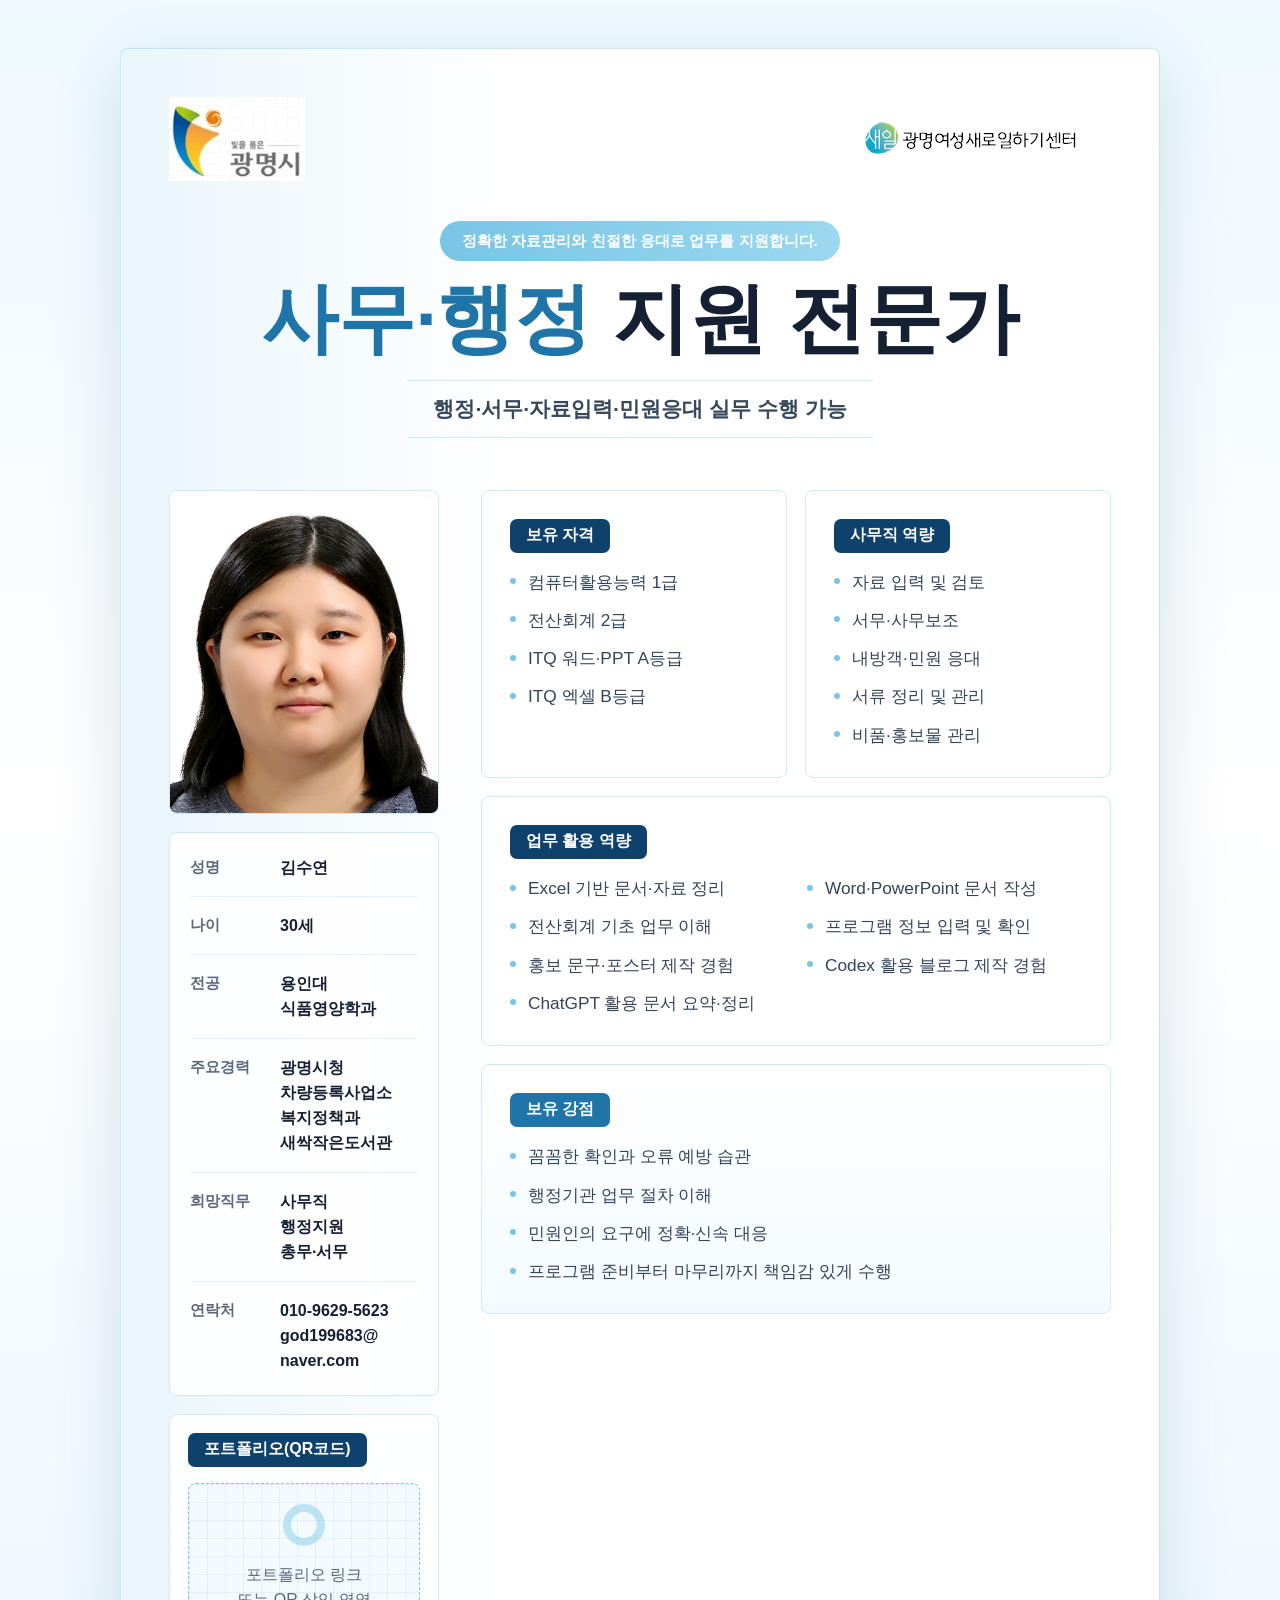
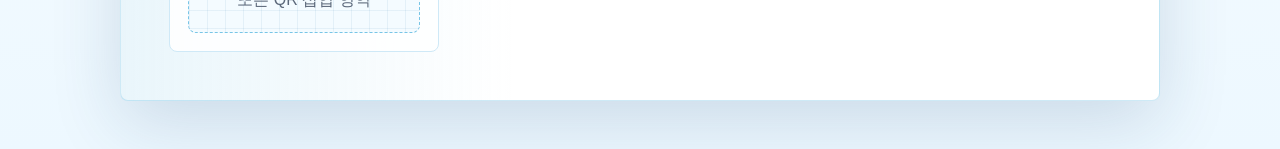
==== index.html @ 78bb9de7 "Add office one-page portfolio site" ====
<!doctype html>
<html lang="ko">
  <head>
    <meta charset="utf-8" />
    <meta name="viewport" content="width=device-width, initial-scale=1" />
    <title>김수연 | 사무·행정 지원 전문가</title>
    <link rel="stylesheet" href="styles.css" />
  </head>
  <body class="office-page">
    <main class="page-wrap" aria-label="김수연 사무직 원페이지 포트폴리오">
      <article class="portfolio-sheet">
        <header class="brand-row">
          <img class="city-logo" src="assets/gwangmyeong-city.jpg" alt="광명시" />
          <img class="center-logo" src="assets/saeil-center.png" alt="광명여성새로일하기센터" />
        </header>

        <section class="hero">
          <p class="hero-note">정확한 자료관리와 친절한 응대로 업무를 지원합니다.</p>
          <h1><span>사무·행정</span> 지원 전문가</h1>
          <p class="hero-subtitle">행정·서무·자료입력·민원응대 실무 수행 가능</p>
        </section>

        <section class="portfolio-grid" aria-label="포트폴리오 상세">
          <aside class="profile-column">
            <figure class="photo-card">
              <img src="assets/profile.jpg" alt="김수연 증명사진" />
            </figure>

            <section class="profile-card" aria-label="기본 정보">
              <dl class="profile-list">
                <div>
                  <dt>성명</dt>
                  <dd>김수연</dd>
                </div>
                <div>
                  <dt>나이</dt>
                  <dd>30세</dd>
                </div>
                <div>
                  <dt>전공</dt>
                  <dd>용인대<br />식품영양학과</dd>
                </div>
                <div>
                  <dt>주요경력</dt>
                  <dd>광명시청<br />차량등록사업소<br />복지정책과<br />새싹작은도서관</dd>
                </div>
                <div>
                  <dt>희망직무</dt>
                  <dd>사무직<br />행정지원<br />총무·서무</dd>
                </div>
                <div>
                  <dt>연락처</dt>
                  <dd>010-9629-5623<br />god199683@<br />naver.com</dd>
                </div>
              </dl>
            </section>

            <section class="qr-card" aria-label="포트폴리오 링크 영역">
              <h2>포트폴리오(QR코드)</h2>
              <div class="qr-placeholder">
                <span></span>
                <p>포트폴리오 링크<br />또는 QR 삽입 영역</p>
              </div>
            </section>
          </aside>

          <div class="content-column">
            <section class="top-cards">
              <article class="info-card">
                <h2>보유 자격</h2>
                <ul>
                  <li>컴퓨터활용능력 1급</li>
                  <li>전산회계 2급</li>
                  <li>ITQ 워드·PPT A등급</li>
                  <li>ITQ 엑셀 B등급</li>
                </ul>
              </article>

              <article class="info-card">
                <h2>사무직 역량</h2>
                <ul>
                  <li>자료 입력 및 검토</li>
                  <li>서무·사무보조</li>
                  <li>내방객·민원 응대</li>
                  <li>서류 정리 및 관리</li>
                  <li>비품·홍보물 관리</li>
                </ul>
              </article>
            </section>

            <section class="wide-card">
              <h2>업무 활용 역량</h2>
              <ul class="two-column-list">
                <li>Excel 기반 문서·자료 정리</li>
                <li>Word·PowerPoint 문서 작성</li>
                <li>전산회계 기초 업무 이해</li>
                <li>프로그램 정보 입력 및 확인</li>
                <li>홍보 문구·포스터 제작 경험</li>
                <li>Codex 활용 블로그 제작 경험</li>
                <li>ChatGPT 활용 문서 요약·정리</li>
              </ul>
            </section>

            <section class="wide-card strength-card">
              <h2>보유 강점</h2>
              <ul>
                <li>꼼꼼한 확인과 오류 예방 습관</li>
                <li>행정기관 업무 절차 이해</li>
                <li>민원인의 요구에 정확·신속 대응</li>
                <li>프로그램 준비부터 마무리까지 책임감 있게 수행</li>
              </ul>
            </section>
          </div>
        </section>
      </article>
    </main>
  </body>
</html>
---- styles.css ----
:root {
  color-scheme: light;
  --ink: #162033;
  --muted: #5c687a;
  --line: #cfe9f7;
  --sky-50: #f4fbff;
  --sky-100: #e8f7ff;
  --sky-200: #c8eaf8;
  --sky-400: #78c5e6;
  --sky-700: #1f75a8;
  --navy: #0e416c;
  --white: #ffffff;
  --shadow: 0 22px 70px rgba(23, 71, 111, 0.16);
}

* {
  box-sizing: border-box;
}

html {
  background: linear-gradient(180deg, #eef9ff 0%, #ffffff 46%, #edf8ff 100%);
}

body {
  min-width: 320px;
  margin: 0;
  color: var(--ink);
  font-family:
    "Noto Sans KR",
    "Apple SD Gothic Neo",
    "Malgun Gothic",
    "Segoe UI",
    sans-serif;
  line-height: 1.58;
}

img {
  display: block;
  max-width: 100%;
}

.page-wrap {
  width: 100%;
  min-height: 100vh;
  padding: clamp(18px, 4vw, 48px);
}

.portfolio-sheet {
  width: min(100%, 1040px);
  margin: 0 auto;
  padding: clamp(22px, 4vw, 48px);
  background:
    linear-gradient(90deg, rgba(120, 197, 230, 0.16), transparent 38%),
    var(--white);
  border: 1px solid rgba(120, 197, 230, 0.36);
  border-radius: 8px;
  box-shadow: var(--shadow);
}

.brand-row {
  display: flex;
  align-items: center;
  justify-content: space-between;
  gap: 20px;
  min-height: 44px;
}

.city-logo {
  width: 136px;
  height: auto;
}

.center-logo {
  width: 248px;
  height: auto;
}

.hero {
  padding: clamp(22px, 4vw, 40px) 0 clamp(26px, 5vw, 52px);
  text-align: center;
}

.hero-note {
  display: inline-flex;
  align-items: center;
  min-height: 36px;
  margin: 0 0 16px;
  padding: 8px 22px;
  color: var(--white);
  font-size: clamp(0.84rem, 1.5vw, 0.96rem);
  font-weight: 700;
  background: linear-gradient(90deg, var(--sky-400), #9cd8ef);
  border-radius: 999px;
}

h1,
h2,
p,
dl,
dd,
ul,
figure {
  margin: 0;
}

h1 {
  color: var(--ink);
  font-size: clamp(2.2rem, 6.4vw, 4.8rem);
  font-weight: 800;
  line-height: 1.08;
}

h1 span {
  color: var(--sky-700);
}

.hero-subtitle {
  display: inline-block;
  margin-top: 20px;
  padding: 11px 26px;
  color: #39485b;
  font-size: clamp(1rem, 2.2vw, 1.32rem);
  font-weight: 700;
  border-top: 1px solid var(--line);
  border-bottom: 1px solid var(--line);
}

.portfolio-grid {
  display: grid;
  grid-template-columns: minmax(250px, 0.9fr) minmax(0, 2.1fr);
  gap: clamp(24px, 4vw, 42px);
  align-items: start;
}

.profile-column,
.content-column {
  display: grid;
  gap: 18px;
}

.photo-card,
.profile-card,
.qr-card,
.info-card,
.wide-card {
  background: rgba(255, 255, 255, 0.88);
  border: 1px solid var(--line);
  border-radius: 8px;
}

.photo-card {
  overflow: hidden;
  aspect-ratio: 4 / 4.8;
  background: var(--sky-100);
}

.photo-card img {
  width: 100%;
  height: 100%;
  object-fit: cover;
  object-position: center top;
}

.profile-card {
  padding: 22px 20px;
}

.profile-list {
  display: grid;
  gap: 16px;
}

.profile-list div {
  display: grid;
  grid-template-columns: 76px minmax(0, 1fr);
  gap: 14px;
  align-items: start;
  padding-bottom: 16px;
  border-bottom: 1px solid #e4f3fb;
}

.profile-list div:last-child {
  padding-bottom: 0;
  border-bottom: 0;
}

dt {
  color: var(--muted);
  font-size: 0.96rem;
  font-weight: 700;
}

dd {
  color: var(--ink);
  font-weight: 800;
  word-break: keep-all;
}

.qr-card {
  padding: 18px;
}

.qr-card h2,
.info-card h2,
.wide-card h2 {
  width: fit-content;
  min-height: 34px;
  margin-bottom: 16px;
  padding: 6px 16px;
  color: var(--white);
  font-size: 1rem;
  font-weight: 800;
  line-height: 1.3;
  background: var(--navy);
  border-radius: 7px;
}

.qr-placeholder {
  display: grid;
  place-items: center;
  min-height: 150px;
  padding: 16px;
  text-align: center;
  color: var(--muted);
  background:
    linear-gradient(90deg, rgba(31, 117, 168, 0.08) 1px, transparent 1px),
    linear-gradient(rgba(31, 117, 168, 0.08) 1px, transparent 1px),
    var(--sky-50);
  background-size: 18px 18px;
  border: 1px dashed var(--sky-400);
  border-radius: 8px;
}

.qr-placeholder span {
  width: 42px;
  height: 42px;
  margin-bottom: 8px;
  border: 8px solid rgba(120, 197, 230, 0.45);
  border-radius: 50%;
}

.top-cards {
  display: grid;
  grid-template-columns: repeat(2, minmax(0, 1fr));
  gap: 18px;
}

.info-card,
.wide-card {
  padding: clamp(20px, 3vw, 28px);
}

ul {
  display: grid;
  gap: 11px;
  padding: 0;
  list-style: none;
}

li {
  position: relative;
  padding-left: 18px;
  color: #34445a;
  font-size: clamp(0.98rem, 1.65vw, 1.08rem);
  word-break: keep-all;
}

li::before {
  position: absolute;
  top: 0.72em;
  left: 0;
  width: 6px;
  height: 6px;
  content: "";
  background: var(--sky-400);
  border-radius: 50%;
  transform: translateY(-50%);
}

.two-column-list {
  grid-template-columns: repeat(2, minmax(0, 1fr));
  column-gap: 22px;
}

.strength-card {
  background: linear-gradient(180deg, #ffffff, var(--sky-50));
}

.office-page .strength-card h2 {
  background: var(--sky-700);
}

@media (max-width: 820px) {
  .portfolio-grid,
  .top-cards,
  .two-column-list {
    grid-template-columns: 1fr;
  }

  .brand-row {
    align-items: flex-start;
  }

  .city-logo {
    width: 112px;
  }

  .center-logo {
    width: 210px;
  }

  .photo-card {
    max-width: 340px;
    margin: 0 auto;
  }
}

@media (max-width: 560px) {
  .page-wrap {
    padding: 0;
  }

  .portfolio-sheet {
    border-right: 0;
    border-left: 0;
    border-radius: 0;
  }

  .brand-row {
    flex-direction: column;
    gap: 12px;
  }

  .hero {
    text-align: left;
  }

  .hero-subtitle {
    padding-right: 0;
    padding-left: 0;
  }

  .profile-list div {
    grid-template-columns: 70px minmax(0, 1fr);
  }
}

@media print {
  html,
  body {
    background: #ffffff;
  }

  .page-wrap {
    padding: 0;
  }

  .portfolio-sheet {
    width: 100%;
    box-shadow: none;
    border: 0;
  }
}
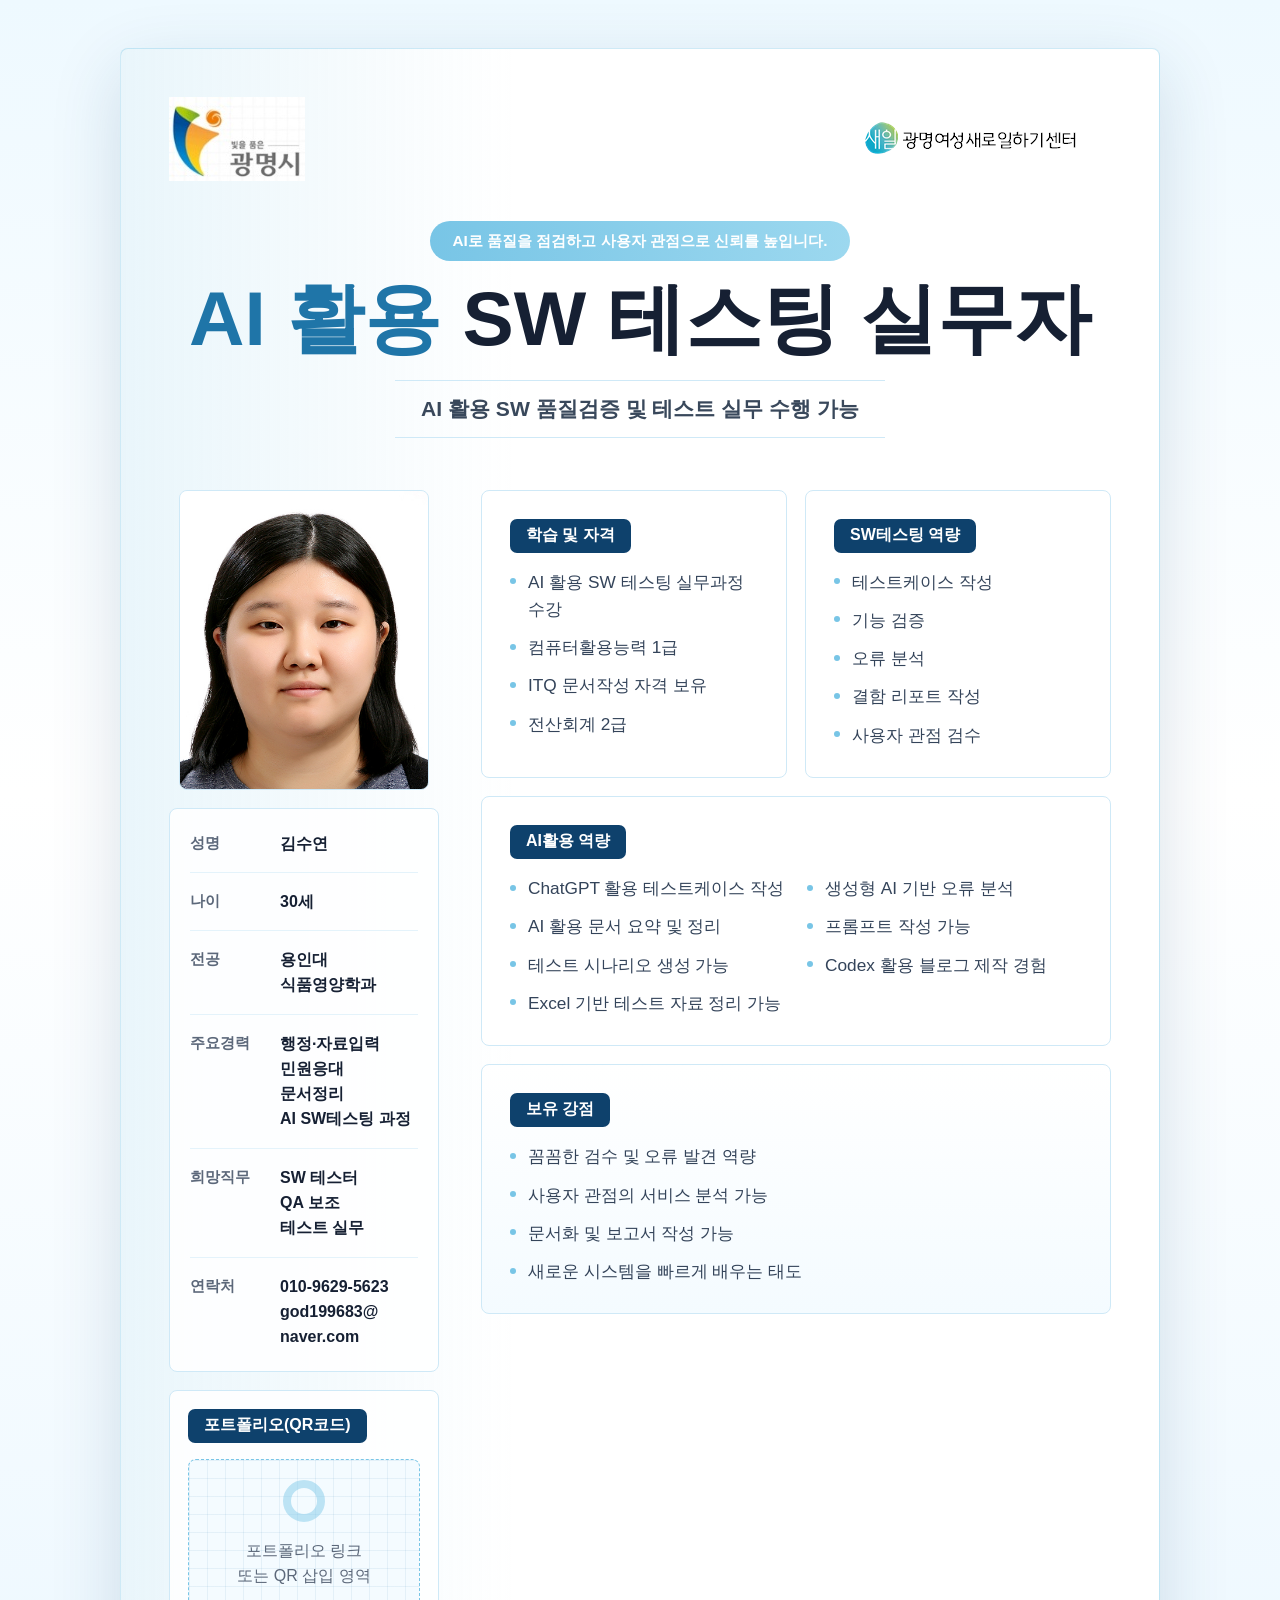
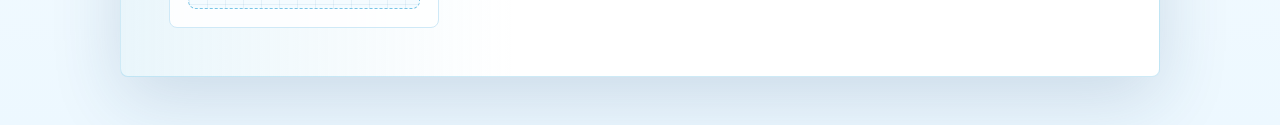
==== commit 7d3184b9: "Add SW testing one-page portfolio site" ====
--- a/index.html
+++ b/index.html
@@ -3,11 +3,11 @@
   <head>
     <meta charset="utf-8" />
     <meta name="viewport" content="width=device-width, initial-scale=1" />
-    <title>김수연 | 사무·행정 지원 전문가</title>
+    <title>김수연 | AI 활용 SW 테스팅 실무자</title>
     <link rel="stylesheet" href="styles.css" />
   </head>
-  <body class="office-page">
-    <main class="page-wrap" aria-label="김수연 사무직 원페이지 포트폴리오">
+  <body class="sw-page">
+    <main class="page-wrap" aria-label="김수연 SW테스팅 원페이지 포트폴리오">
       <article class="portfolio-sheet">
         <header class="brand-row">
           <img class="city-logo" src="assets/gwangmyeong-city.jpg" alt="광명시" />
@@ -15,9 +15,9 @@
         </header>
 
         <section class="hero">
-          <p class="hero-note">정확한 자료관리와 친절한 응대로 업무를 지원합니다.</p>
-          <h1><span>사무·행정</span> 지원 전문가</h1>
-          <p class="hero-subtitle">행정·서무·자료입력·민원응대 실무 수행 가능</p>
+          <p class="hero-note">AI로 품질을 점검하고 사용자 관점으로 신뢰를 높입니다.</p>
+          <h1><span>AI 활용</span> SW 테스팅 실무자</h1>
+          <p class="hero-subtitle">AI 활용 SW 품질검증 및 테스트 실무 수행 가능</p>
         </section>
 
         <section class="portfolio-grid" aria-label="포트폴리오 상세">
@@ -42,11 +42,11 @@
                 </div>
                 <div>
                   <dt>주요경력</dt>
-                  <dd>광명시청<br />차량등록사업소<br />복지정책과<br />새싹작은도서관</dd>
+                  <dd>행정·자료입력<br />민원응대<br />문서정리<br />AI SW테스팅 과정</dd>
                 </div>
                 <div>
                   <dt>희망직무</dt>
-                  <dd>사무직<br />행정지원<br />총무·서무</dd>
+                  <dd>SW 테스터<br />QA 보조<br />테스트 실무</dd>
                 </div>
                 <div>
                   <dt>연락처</dt>
@@ -67,47 +67,47 @@
           <div class="content-column">
             <section class="top-cards">
               <article class="info-card">
-                <h2>보유 자격</h2>
+                <h2>학습 및 자격</h2>
                 <ul>
+                  <li>AI 활용 SW 테스팅 실무과정 수강</li>
                   <li>컴퓨터활용능력 1급</li>
+                  <li>ITQ 문서작성 자격 보유</li>
                   <li>전산회계 2급</li>
-                  <li>ITQ 워드·PPT A등급</li>
-                  <li>ITQ 엑셀 B등급</li>
                 </ul>
               </article>
 
               <article class="info-card">
-                <h2>사무직 역량</h2>
+                <h2>SW테스팅 역량</h2>
                 <ul>
-                  <li>자료 입력 및 검토</li>
-                  <li>서무·사무보조</li>
-                  <li>내방객·민원 응대</li>
-                  <li>서류 정리 및 관리</li>
-                  <li>비품·홍보물 관리</li>
+                  <li>테스트케이스 작성</li>
+                  <li>기능 검증</li>
+                  <li>오류 분석</li>
+                  <li>결함 리포트 작성</li>
+                  <li>사용자 관점 검수</li>
                 </ul>
               </article>
             </section>
 
             <section class="wide-card">
-              <h2>업무 활용 역량</h2>
+              <h2>AI활용 역량</h2>
               <ul class="two-column-list">
-                <li>Excel 기반 문서·자료 정리</li>
-                <li>Word·PowerPoint 문서 작성</li>
-                <li>전산회계 기초 업무 이해</li>
-                <li>프로그램 정보 입력 및 확인</li>
-                <li>홍보 문구·포스터 제작 경험</li>
+                <li>ChatGPT 활용 테스트케이스 작성</li>
+                <li>생성형 AI 기반 오류 분석</li>
+                <li>AI 활용 문서 요약 및 정리</li>
+                <li>프롬프트 작성 가능</li>
+                <li>테스트 시나리오 생성 가능</li>
                 <li>Codex 활용 블로그 제작 경험</li>
-                <li>ChatGPT 활용 문서 요약·정리</li>
+                <li>Excel 기반 테스트 자료 정리 가능</li>
               </ul>
             </section>
 
             <section class="wide-card strength-card">
               <h2>보유 강점</h2>
               <ul>
-                <li>꼼꼼한 확인과 오류 예방 습관</li>
-                <li>행정기관 업무 절차 이해</li>
-                <li>민원인의 요구에 정확·신속 대응</li>
-                <li>프로그램 준비부터 마무리까지 책임감 있게 수행</li>
+                <li>꼼꼼한 검수 및 오류 발견 역량</li>
+                <li>사용자 관점의 서비스 분석 가능</li>
+                <li>문서화 및 보고서 작성 가능</li>
+                <li>새로운 시스템을 빠르게 배우는 태도</li>
               </ul>
             </section>
           </div>
--- a/styles.css
+++ b/styles.css
@@ -83,12 +83,15 @@
 .hero-note {
   display: inline-flex;
   align-items: center;
+  max-width: 100%;
   min-height: 36px;
   margin: 0 0 16px;
   padding: 8px 22px;
   color: var(--white);
   font-size: clamp(0.84rem, 1.5vw, 0.96rem);
   font-weight: 700;
+  word-break: keep-all;
+  overflow-wrap: break-word;
   background: linear-gradient(90deg, var(--sky-400), #9cd8ef);
   border-radius: 999px;
 }
@@ -108,6 +111,9 @@
   font-size: clamp(2.2rem, 6.4vw, 4.8rem);
   font-weight: 800;
   line-height: 1.08;
+  word-break: keep-all;
+  overflow-wrap: break-word;
+  text-wrap: balance;
 }
 
 h1 span {
@@ -121,6 +127,8 @@
   color: #39485b;
   font-size: clamp(1rem, 2.2vw, 1.32rem);
   font-weight: 700;
+  word-break: keep-all;
+  overflow-wrap: break-word;
   border-top: 1px solid var(--line);
   border-bottom: 1px solid var(--line);
 }
@@ -150,6 +158,8 @@
 
 .photo-card {
   overflow: hidden;
+  width: min(100%, 250px);
+  margin: 0 auto;
   aspect-ratio: 4 / 4.8;
   background: var(--sky-100);
 }
@@ -310,7 +320,7 @@
   }
 
   .photo-card {
-    max-width: 340px;
+    width: min(100%, 300px);
     margin: 0 auto;
   }
 }
@@ -335,6 +345,10 @@
     text-align: left;
   }
 
+  h1 {
+    font-size: clamp(1.95rem, 9vw, 2.45rem);
+  }
+
   .hero-subtitle {
     padding-right: 0;
     padding-left: 0;
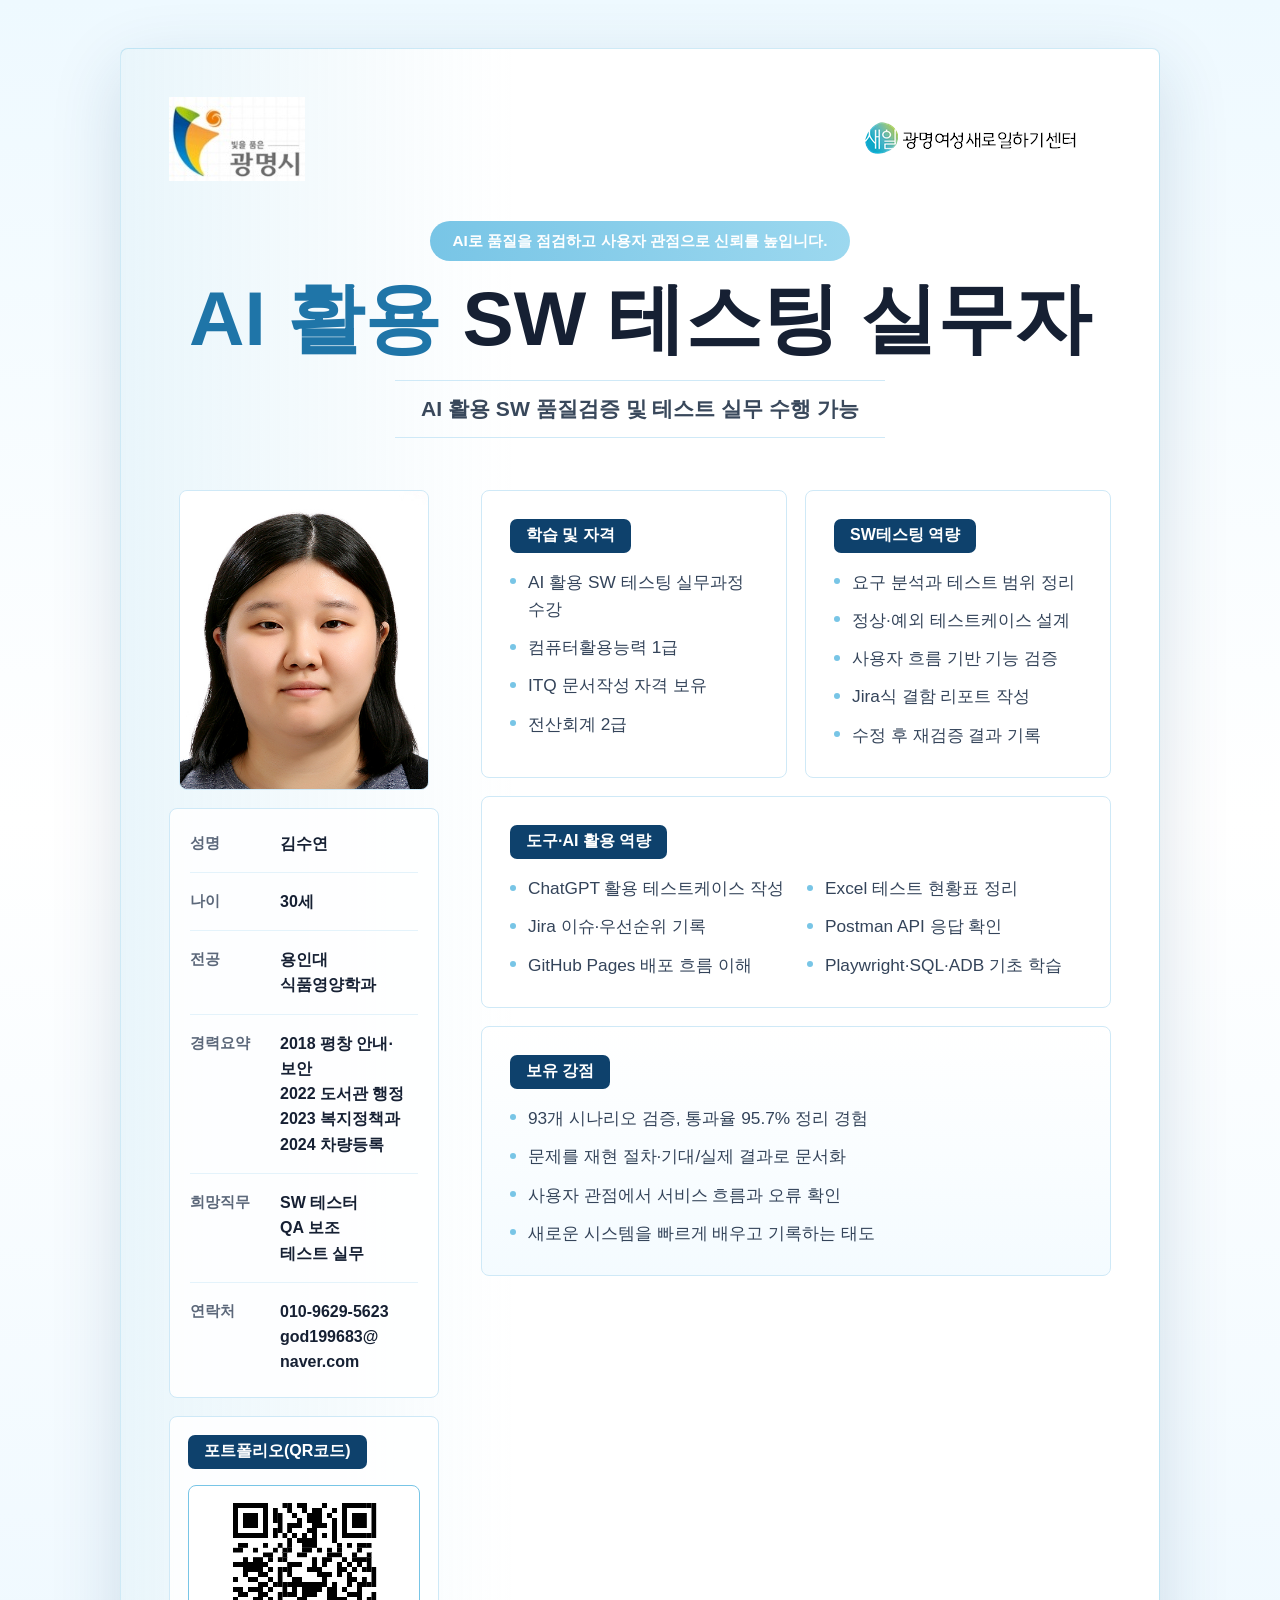
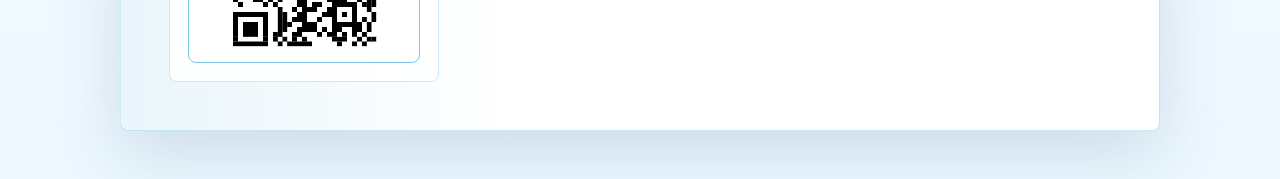
==== commit 0cf9afaf: "Add SW portfolio QR code" ====
--- a/index.html
+++ b/index.html
@@ -41,8 +41,8 @@
                   <dd>용인대<br />식품영양학과</dd>
                 </div>
                 <div>
-                  <dt>주요경력</dt>
-                  <dd>행정·자료입력<br />민원응대<br />문서정리<br />AI SW테스팅 과정</dd>
+                  <dt>경력요약</dt>
+                  <dd>2018 평창 안내·보안<br />2022 도서관 행정<br />2023 복지정책과<br />2024 차량등록</dd>
                 </div>
                 <div>
                   <dt>희망직무</dt>
@@ -57,9 +57,8 @@
 
             <section class="qr-card" aria-label="포트폴리오 링크 영역">
               <h2>포트폴리오(QR코드)</h2>
-              <div class="qr-placeholder">
-                <span></span>
-                <p>포트폴리오 링크<br />또는 QR 삽입 영역</p>
+              <div class="qr-placeholder qr-filled">
+                <img class="qr-image" src="assets/portfolio-qr.png" alt="SW테스팅 포트폴리오 QR 코드" />
               </div>
             </section>
           </aside>
@@ -79,35 +78,34 @@
               <article class="info-card">
                 <h2>SW테스팅 역량</h2>
                 <ul>
-                  <li>테스트케이스 작성</li>
-                  <li>기능 검증</li>
-                  <li>오류 분석</li>
-                  <li>결함 리포트 작성</li>
-                  <li>사용자 관점 검수</li>
+                  <li>요구 분석과 테스트 범위 정리</li>
+                  <li>정상·예외 테스트케이스 설계</li>
+                  <li>사용자 흐름 기반 기능 검증</li>
+                  <li>Jira식 결함 리포트 작성</li>
+                  <li>수정 후 재검증 결과 기록</li>
                 </ul>
               </article>
             </section>
 
             <section class="wide-card">
-              <h2>AI활용 역량</h2>
+              <h2>도구·AI 활용 역량</h2>
               <ul class="two-column-list">
                 <li>ChatGPT 활용 테스트케이스 작성</li>
-                <li>생성형 AI 기반 오류 분석</li>
-                <li>AI 활용 문서 요약 및 정리</li>
-                <li>프롬프트 작성 가능</li>
-                <li>테스트 시나리오 생성 가능</li>
-                <li>Codex 활용 블로그 제작 경험</li>
-                <li>Excel 기반 테스트 자료 정리 가능</li>
+                <li>Excel 테스트 현황표 정리</li>
+                <li>Jira 이슈·우선순위 기록</li>
+                <li>Postman API 응답 확인</li>
+                <li>GitHub Pages 배포 흐름 이해</li>
+                <li>Playwright·SQL·ADB 기초 학습</li>
               </ul>
             </section>
 
             <section class="wide-card strength-card">
               <h2>보유 강점</h2>
               <ul>
-                <li>꼼꼼한 검수 및 오류 발견 역량</li>
-                <li>사용자 관점의 서비스 분석 가능</li>
-                <li>문서화 및 보고서 작성 가능</li>
-                <li>새로운 시스템을 빠르게 배우는 태도</li>
+                <li>93개 시나리오 검증, 통과율 95.7% 정리 경험</li>
+                <li>문제를 재현 절차·기대/실제 결과로 문서화</li>
+                <li>사용자 관점에서 서비스 흐름과 오류 확인</li>
+                <li>새로운 시스템을 빠르게 배우고 기록하는 태도</li>
               </ul>
             </section>
           </div>
--- a/styles.css
+++ b/styles.css
@@ -241,12 +241,26 @@
   border-radius: 8px;
 }
 
+.qr-filled {
+  min-height: 172px;
+  padding: 10px;
+  background: var(--white);
+  border-style: solid;
+}
+
 .qr-placeholder span {
   width: 42px;
   height: 42px;
   margin-bottom: 8px;
   border: 8px solid rgba(120, 197, 230, 0.45);
   border-radius: 50%;
+}
+
+.qr-image {
+  width: min(100%, 156px);
+  height: auto;
+  object-fit: contain;
+  image-rendering: pixelated;
 }
 
 .top-cards {
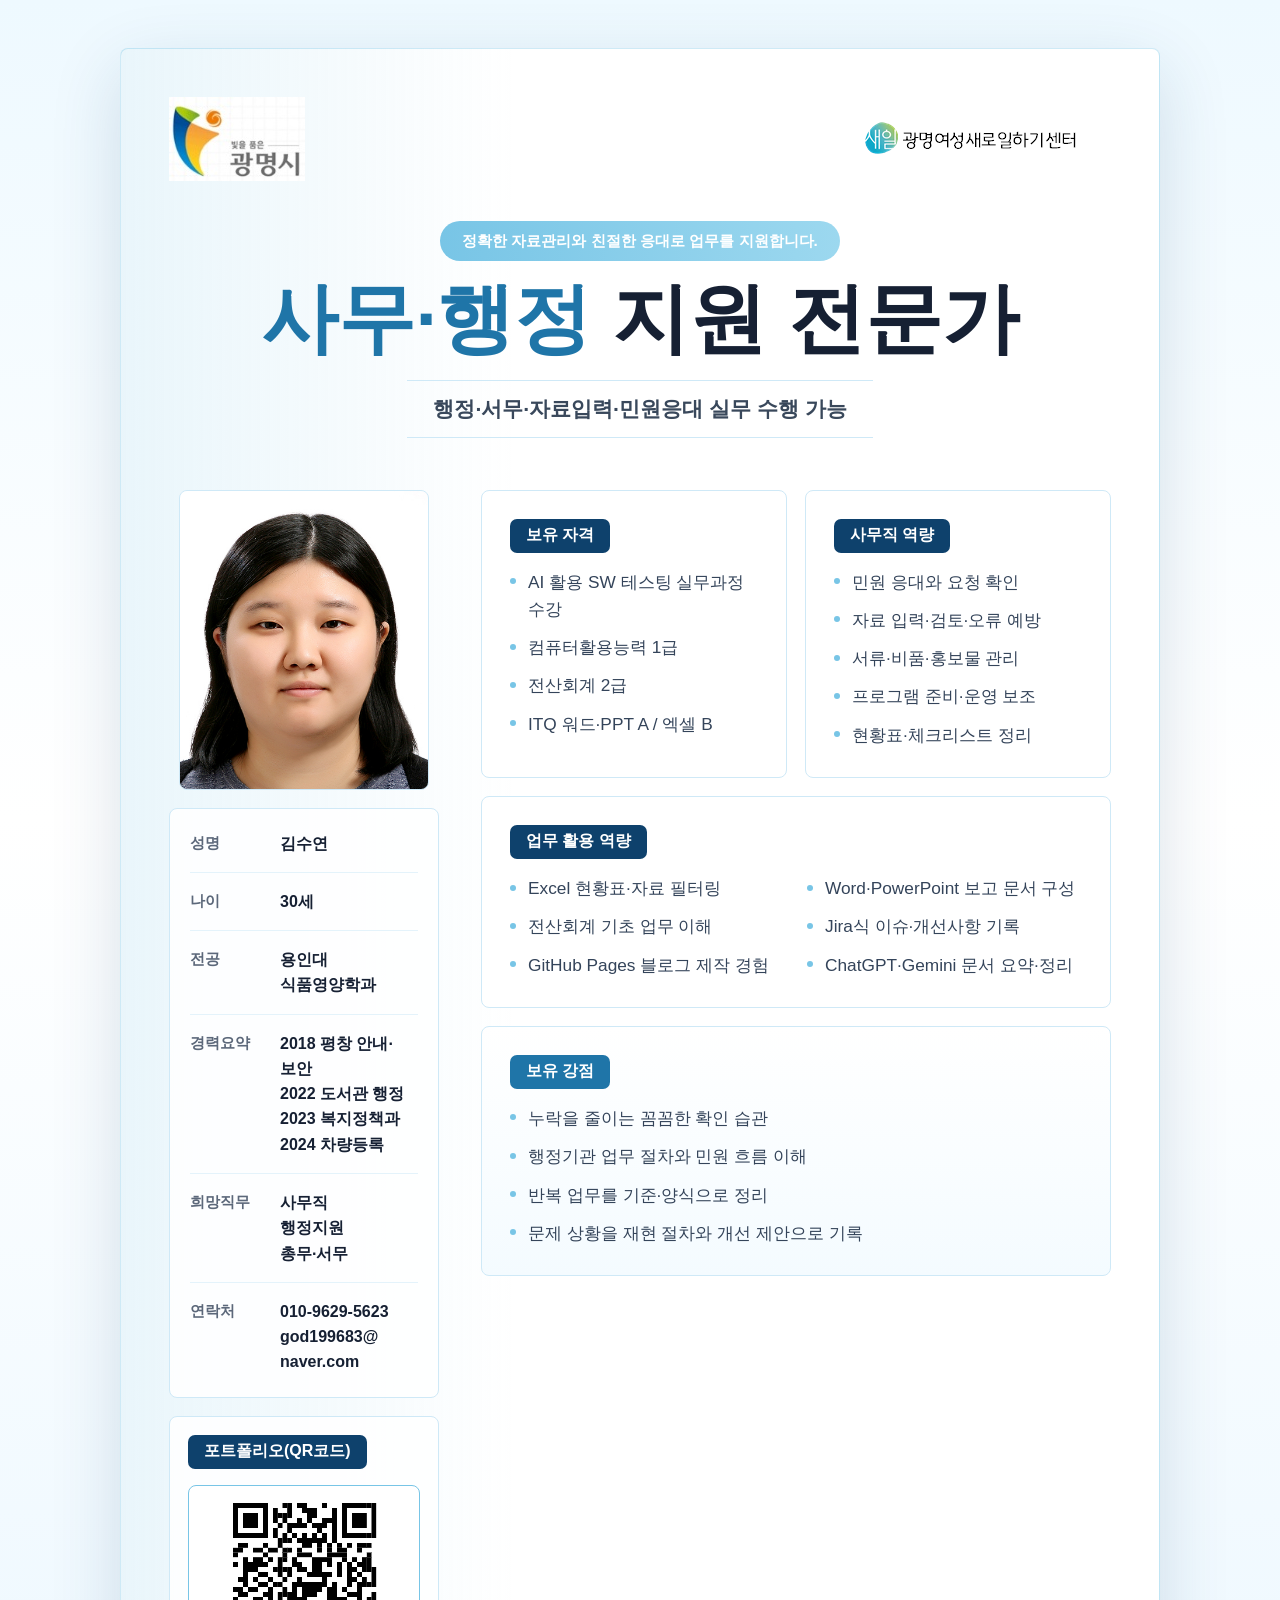
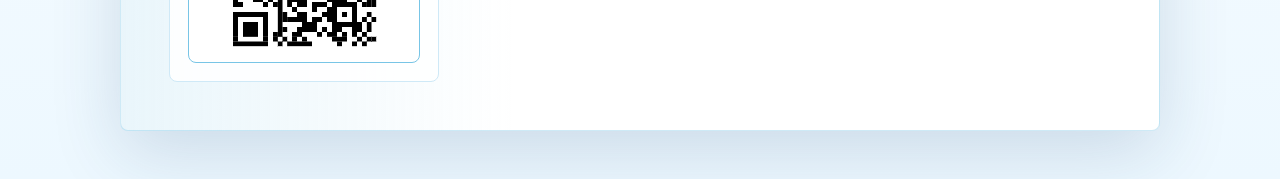
==== commit b38f5b56: "Add office portfolio QR code" ====
--- a/index.html
+++ b/index.html
@@ -3,11 +3,11 @@
   <head>
     <meta charset="utf-8" />
     <meta name="viewport" content="width=device-width, initial-scale=1" />
-    <title>김수연 | AI 활용 SW 테스팅 실무자</title>
+    <title>김수연 | 사무·행정 지원 전문가</title>
     <link rel="stylesheet" href="styles.css" />
   </head>
-  <body class="sw-page">
-    <main class="page-wrap" aria-label="김수연 SW테스팅 원페이지 포트폴리오">
+  <body class="office-page">
+    <main class="page-wrap" aria-label="김수연 사무직 원페이지 포트폴리오">
       <article class="portfolio-sheet">
         <header class="brand-row">
           <img class="city-logo" src="assets/gwangmyeong-city.jpg" alt="광명시" />
@@ -15,9 +15,9 @@
         </header>
 
         <section class="hero">
-          <p class="hero-note">AI로 품질을 점검하고 사용자 관점으로 신뢰를 높입니다.</p>
-          <h1><span>AI 활용</span> SW 테스팅 실무자</h1>
-          <p class="hero-subtitle">AI 활용 SW 품질검증 및 테스트 실무 수행 가능</p>
+          <p class="hero-note">정확한 자료관리와 친절한 응대로 업무를 지원합니다.</p>
+          <h1><span>사무·행정</span> 지원 전문가</h1>
+          <p class="hero-subtitle">행정·서무·자료입력·민원응대 실무 수행 가능</p>
         </section>
 
         <section class="portfolio-grid" aria-label="포트폴리오 상세">
@@ -46,7 +46,7 @@
                 </div>
                 <div>
                   <dt>희망직무</dt>
-                  <dd>SW 테스터<br />QA 보조<br />테스트 실무</dd>
+                  <dd>사무직<br />행정지원<br />총무·서무</dd>
                 </div>
                 <div>
                   <dt>연락처</dt>
@@ -58,7 +58,7 @@
             <section class="qr-card" aria-label="포트폴리오 링크 영역">
               <h2>포트폴리오(QR코드)</h2>
               <div class="qr-placeholder qr-filled">
-                <img class="qr-image" src="assets/portfolio-qr.png" alt="SW테스팅 포트폴리오 QR 코드" />
+                <img class="qr-image" src="assets/office-portfolio-qr.png" alt="사무직 포트폴리오 QR 코드" />
               </div>
             </section>
           </aside>
@@ -66,46 +66,46 @@
           <div class="content-column">
             <section class="top-cards">
               <article class="info-card">
-                <h2>학습 및 자격</h2>
+                <h2>보유 자격</h2>
                 <ul>
                   <li>AI 활용 SW 테스팅 실무과정 수강</li>
                   <li>컴퓨터활용능력 1급</li>
-                  <li>ITQ 문서작성 자격 보유</li>
                   <li>전산회계 2급</li>
+                  <li>ITQ 워드·PPT A / 엑셀 B</li>
                 </ul>
               </article>
 
               <article class="info-card">
-                <h2>SW테스팅 역량</h2>
+                <h2>사무직 역량</h2>
                 <ul>
-                  <li>요구 분석과 테스트 범위 정리</li>
-                  <li>정상·예외 테스트케이스 설계</li>
-                  <li>사용자 흐름 기반 기능 검증</li>
-                  <li>Jira식 결함 리포트 작성</li>
-                  <li>수정 후 재검증 결과 기록</li>
+                  <li>민원 응대와 요청 확인</li>
+                  <li>자료 입력·검토·오류 예방</li>
+                  <li>서류·비품·홍보물 관리</li>
+                  <li>프로그램 준비·운영 보조</li>
+                  <li>현황표·체크리스트 정리</li>
                 </ul>
               </article>
             </section>
 
             <section class="wide-card">
-              <h2>도구·AI 활용 역량</h2>
+              <h2>업무 활용 역량</h2>
               <ul class="two-column-list">
-                <li>ChatGPT 활용 테스트케이스 작성</li>
-                <li>Excel 테스트 현황표 정리</li>
-                <li>Jira 이슈·우선순위 기록</li>
-                <li>Postman API 응답 확인</li>
-                <li>GitHub Pages 배포 흐름 이해</li>
-                <li>Playwright·SQL·ADB 기초 학습</li>
+                <li>Excel 현황표·자료 필터링</li>
+                <li>Word·PowerPoint 보고 문서 구성</li>
+                <li>전산회계 기초 업무 이해</li>
+                <li>Jira식 이슈·개선사항 기록</li>
+                <li>GitHub Pages 블로그 제작 경험</li>
+                <li>ChatGPT·Gemini 문서 요약·정리</li>
               </ul>
             </section>
 
             <section class="wide-card strength-card">
               <h2>보유 강점</h2>
               <ul>
-                <li>93개 시나리오 검증, 통과율 95.7% 정리 경험</li>
-                <li>문제를 재현 절차·기대/실제 결과로 문서화</li>
-                <li>사용자 관점에서 서비스 흐름과 오류 확인</li>
-                <li>새로운 시스템을 빠르게 배우고 기록하는 태도</li>
+                <li>누락을 줄이는 꼼꼼한 확인 습관</li>
+                <li>행정기관 업무 절차와 민원 흐름 이해</li>
+                <li>반복 업무를 기준·양식으로 정리</li>
+                <li>문제 상황을 재현 절차와 개선 제안으로 기록</li>
               </ul>
             </section>
           </div>
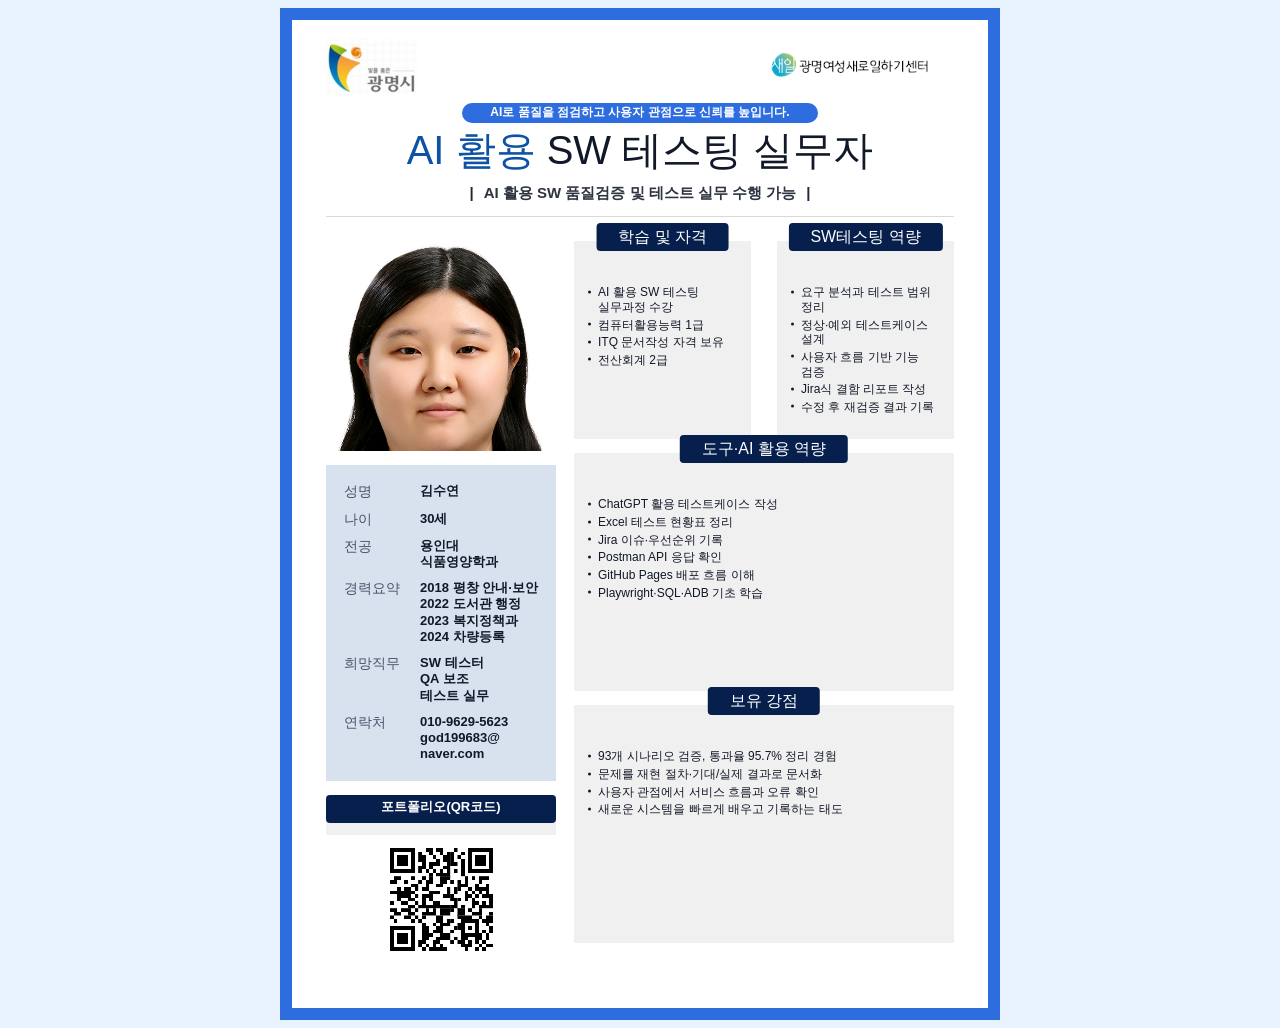
==== commit 1ee39533: "Add nowrap style to career summary in index.html" ====
--- a/index.html
+++ b/index.html
@@ -3,11 +3,11 @@
   <head>
     <meta charset="utf-8" />
     <meta name="viewport" content="width=device-width, initial-scale=1" />
-    <title>김수연 | 사무·행정 지원 전문가</title>
+    <title>김수연 | AI 활용 SW 테스팅 실무자</title>
     <link rel="stylesheet" href="styles.css" />
   </head>
-  <body class="office-page">
-    <main class="page-wrap" aria-label="김수연 사무직 원페이지 포트폴리오">
+  <body class="sw-page">
+    <main class="page-wrap" aria-label="김수연 SW테스팅 원페이지 포트폴리오">
       <article class="portfolio-sheet">
         <header class="brand-row">
           <img class="city-logo" src="assets/gwangmyeong-city.jpg" alt="광명시" />
@@ -15,9 +15,9 @@
         </header>
 
         <section class="hero">
-          <p class="hero-note">정확한 자료관리와 친절한 응대로 업무를 지원합니다.</p>
-          <h1><span>사무·행정</span> 지원 전문가</h1>
-          <p class="hero-subtitle">행정·서무·자료입력·민원응대 실무 수행 가능</p>
+          <p class="hero-note">AI로 품질을 점검하고 사용자 관점으로 신뢰를 높입니다.</p>
+          <h1><span>AI 활용</span> SW 테스팅 실무자</h1>
+          <p class="hero-subtitle">AI 활용 SW 품질검증 및 테스트 실무 수행 가능</p>
         </section>
 
         <section class="portfolio-grid" aria-label="포트폴리오 상세">
@@ -42,11 +42,11 @@
                 </div>
                 <div>
                   <dt>경력요약</dt>
-                  <dd>2018 평창 안내·보안<br />2022 도서관 행정<br />2023 복지정책과<br />2024 차량등록</dd>
+                  <dd><span style="white-space:nowrap;">2018 평창 안내·보안</span><br />2022 도서관 행정<br />2023 복지정책과<br />2024 차량등록</dd>
                 </div>
                 <div>
                   <dt>희망직무</dt>
-                  <dd>사무직<br />행정지원<br />총무·서무</dd>
+                  <dd>SW 테스터<br />QA 보조<br />테스트 실무</dd>
                 </div>
                 <div>
                   <dt>연락처</dt>
@@ -58,7 +58,7 @@
             <section class="qr-card" aria-label="포트폴리오 링크 영역">
               <h2>포트폴리오(QR코드)</h2>
               <div class="qr-placeholder qr-filled">
-                <img class="qr-image" src="assets/office-portfolio-qr.png" alt="사무직 포트폴리오 QR 코드" />
+                <img class="qr-image" src="assets/portfolio-qr.png" alt="SW테스팅 포트폴리오 QR 코드" />
               </div>
             </section>
           </aside>
@@ -66,46 +66,46 @@
           <div class="content-column">
             <section class="top-cards">
               <article class="info-card">
-                <h2>보유 자격</h2>
+                <h2>학습 및 자격</h2>
                 <ul>
                   <li>AI 활용 SW 테스팅 실무과정 수강</li>
                   <li>컴퓨터활용능력 1급</li>
+                  <li>ITQ 문서작성 자격 보유</li>
                   <li>전산회계 2급</li>
-                  <li>ITQ 워드·PPT A / 엑셀 B</li>
                 </ul>
               </article>
 
               <article class="info-card">
-                <h2>사무직 역량</h2>
+                <h2>SW테스팅 역량</h2>
                 <ul>
-                  <li>민원 응대와 요청 확인</li>
-                  <li>자료 입력·검토·오류 예방</li>
-                  <li>서류·비품·홍보물 관리</li>
-                  <li>프로그램 준비·운영 보조</li>
-                  <li>현황표·체크리스트 정리</li>
+                  <li>요구 분석과 테스트 범위 정리</li>
+                  <li>정상·예외 테스트케이스 설계</li>
+                  <li>사용자 흐름 기반 기능 검증</li>
+                  <li>Jira식 결함 리포트 작성</li>
+                  <li>수정 후 재검증 결과 기록</li>
                 </ul>
               </article>
             </section>
 
             <section class="wide-card">
-              <h2>업무 활용 역량</h2>
+              <h2>도구·AI 활용 역량</h2>
               <ul class="two-column-list">
-                <li>Excel 현황표·자료 필터링</li>
-                <li>Word·PowerPoint 보고 문서 구성</li>
-                <li>전산회계 기초 업무 이해</li>
-                <li>Jira식 이슈·개선사항 기록</li>
-                <li>GitHub Pages 블로그 제작 경험</li>
-                <li>ChatGPT·Gemini 문서 요약·정리</li>
+                <li>ChatGPT 활용 테스트케이스 작성</li>
+                <li>Excel 테스트 현황표 정리</li>
+                <li>Jira 이슈·우선순위 기록</li>
+                <li>Postman API 응답 확인</li>
+                <li>GitHub Pages 배포 흐름 이해</li>
+                <li>Playwright·SQL·ADB 기초 학습</li>
               </ul>
             </section>
 
             <section class="wide-card strength-card">
               <h2>보유 강점</h2>
               <ul>
-                <li>누락을 줄이는 꼼꼼한 확인 습관</li>
-                <li>행정기관 업무 절차와 민원 흐름 이해</li>
-                <li>반복 업무를 기준·양식으로 정리</li>
-                <li>문제 상황을 재현 절차와 개선 제안으로 기록</li>
+                <li>93개 시나리오 검증, 통과율 95.7% 정리 경험</li>
+                <li>문제를 재현 절차·기대/실제 결과로 문서화</li>
+                <li>사용자 관점에서 서비스 흐름과 오류 확인</li>
+                <li>새로운 시스템을 빠르게 배우고 기록하는 태도</li>
               </ul>
             </section>
           </div>
--- a/styles.css
+++ b/styles.css
@@ -1,16 +1,13 @@
 :root {
   color-scheme: light;
-  --ink: #162033;
-  --muted: #5c687a;
-  --line: #cfe9f7;
-  --sky-50: #f4fbff;
-  --sky-100: #e8f7ff;
-  --sky-200: #c8eaf8;
-  --sky-400: #78c5e6;
-  --sky-700: #1f75a8;
-  --navy: #0e416c;
+  --ink: #111827;
+  --muted: #475569;
+  --blue: #2e6ddf;
+  --deep: #071f4d;
+  --panel: #f0f0f0;
+  --profile: #d8e2ef;
+  --line: #d9d9d9;
   --white: #ffffff;
-  --shadow: 0 22px 70px rgba(23, 71, 111, 0.16);
 }
 
 * {
@@ -18,20 +15,15 @@
 }
 
 html {
-  background: linear-gradient(180deg, #eef9ff 0%, #ffffff 46%, #edf8ff 100%);
+  background: #e8f3ff;
 }
 
 body {
   min-width: 320px;
   margin: 0;
   color: var(--ink);
-  font-family:
-    "Noto Sans KR",
-    "Apple SD Gothic Neo",
-    "Malgun Gothic",
-    "Segoe UI",
-    sans-serif;
-  line-height: 1.58;
+  font-family: "Malgun Gothic", "Apple SD Gothic Neo", "Noto Sans KR", Arial, sans-serif;
+  line-height: 1.22;
 }
 
 img {
@@ -42,57 +34,60 @@
 .page-wrap {
   width: 100%;
   min-height: 100vh;
-  padding: clamp(18px, 4vw, 48px);
+  padding: 8px;
 }
 
 .portfolio-sheet {
-  width: min(100%, 1040px);
+  width: min(100%, 720px);
+  min-height: 1012px;
   margin: 0 auto;
-  padding: clamp(22px, 4vw, 48px);
-  background:
-    linear-gradient(90deg, rgba(120, 197, 230, 0.16), transparent 38%),
-    var(--white);
-  border: 1px solid rgba(120, 197, 230, 0.36);
-  border-radius: 8px;
-  box-shadow: var(--shadow);
+  padding: 18px 34px 34px;
+  background: var(--white);
+  border: 12px solid var(--blue);
+  border-radius: 0;
+  box-shadow: none;
 }
 
 .brand-row {
   display: flex;
-  align-items: center;
+  align-items: flex-start;
   justify-content: space-between;
-  gap: 20px;
-  min-height: 44px;
+  gap: 18px;
+  min-height: 48px;
 }
 
 .city-logo {
-  width: 136px;
+  width: 92px;
   height: auto;
 }
 
 .center-logo {
-  width: 248px;
+  width: 184px;
   height: auto;
+  margin-top: 8px;
 }
 
 .hero {
-  padding: clamp(22px, 4vw, 40px) 0 clamp(26px, 5vw, 52px);
+  padding: 6px 0 14px;
   text-align: center;
+  border-bottom: 1px solid var(--line);
 }
 
 .hero-note {
   display: inline-flex;
   align-items: center;
-  max-width: 100%;
-  min-height: 36px;
-  margin: 0 0 16px;
-  padding: 8px 22px;
+  justify-content: center;
+  max-width: 430px;
+  min-height: 20px;
+  margin: 0 0 6px;
+  padding: 3px 28px;
   color: var(--white);
-  font-size: clamp(0.84rem, 1.5vw, 0.96rem);
+  font-size: 12px;
   font-weight: 700;
-  word-break: keep-all;
-  overflow-wrap: break-word;
-  background: linear-gradient(90deg, var(--sky-400), #9cd8ef);
+  line-height: 1.15;
+  word-break: keep-all;
+  overflow-wrap: anywhere;
+  background: var(--blue);
   border-radius: 999px;
 }
 
@@ -108,42 +103,58 @@
 
 h1 {
   color: var(--ink);
-  font-size: clamp(2.2rem, 6.4vw, 4.8rem);
-  font-weight: 800;
+  font-size: 40px;
+  font-weight: 400;
   line-height: 1.08;
   word-break: keep-all;
-  overflow-wrap: break-word;
-  text-wrap: balance;
+  overflow-wrap: anywhere;
+  letter-spacing: 0;
 }
 
 h1 span {
-  color: var(--sky-700);
+  color: #0d52a5;
 }
 
 .hero-subtitle {
   display: inline-block;
-  margin-top: 20px;
-  padding: 11px 26px;
-  color: #39485b;
-  font-size: clamp(1rem, 2.2vw, 1.32rem);
+  margin-top: 12px;
+  padding: 0;
+  color: #2e3440;
+  font-size: 15px;
   font-weight: 700;
   word-break: keep-all;
-  overflow-wrap: break-word;
-  border-top: 1px solid var(--line);
-  border-bottom: 1px solid var(--line);
+  overflow-wrap: anywhere;
+}
+
+.hero-subtitle::before,
+.hero-subtitle::after {
+  content: "|";
+  padding: 0 10px;
+  color: #1f2937;
 }
 
 .portfolio-grid {
   display: grid;
-  grid-template-columns: minmax(250px, 0.9fr) minmax(0, 2.1fr);
-  gap: clamp(24px, 4vw, 42px);
+  grid-template-columns: 230px minmax(0, 1fr);
+  gap: 18px;
   align-items: start;
+  padding-top: 24px;
 }
 
 .profile-column,
 .content-column {
   display: grid;
-  gap: 18px;
+  gap: 14px;
+}
+
+.content-column {
+  grid-template-rows: auto auto auto;
+}
+
+.top-cards {
+  display: grid;
+  grid-template-columns: repeat(2, minmax(0, 1fr));
+  gap: 26px;
 }
 
 .photo-card,
@@ -151,225 +162,242 @@
 .qr-card,
 .info-card,
 .wide-card {
-  background: rgba(255, 255, 255, 0.88);
-  border: 1px solid var(--line);
-  border-radius: 8px;
+  border: 0;
+  border-radius: 0;
+  box-shadow: none;
 }
 
 .photo-card {
   overflow: hidden;
-  width: min(100%, 250px);
-  margin: 0 auto;
-  aspect-ratio: 4 / 4.8;
-  background: var(--sky-100);
+  width: 100%;
+  height: 210px;
+  background: var(--panel);
 }
 
 .photo-card img {
   width: 100%;
   height: 100%;
   object-fit: cover;
-  object-position: center top;
+  object-position: center 18%;
 }
 
 .profile-card {
-  padding: 22px 20px;
+  min-height: 258px;
+  padding: 18px 18px;
+  background: var(--profile);
 }
 
 .profile-list {
   display: grid;
-  gap: 16px;
+  gap: 10px;
 }
 
 .profile-list div {
   display: grid;
-  grid-template-columns: 76px minmax(0, 1fr);
-  gap: 14px;
+  grid-template-columns: 66px minmax(0, 1fr);
+  gap: 10px;
   align-items: start;
-  padding-bottom: 16px;
-  border-bottom: 1px solid #e4f3fb;
-}
-
-.profile-list div:last-child {
-  padding-bottom: 0;
-  border-bottom: 0;
+  padding: 0;
+  border: 0;
 }
 
 dt {
   color: var(--muted);
-  font-size: 0.96rem;
-  font-weight: 700;
+  font-size: 14px;
+  font-weight: 500;
+  word-break: keep-all;
 }
 
 dd {
   color: var(--ink);
+  font-size: 13px;
   font-weight: 800;
-  word-break: keep-all;
+  line-height: 1.25;
+  word-break: keep-all;
+  overflow-wrap: anywhere;
 }
 
 .qr-card {
-  padding: 18px;
+  min-height: 132px;
+  padding: 0;
+  background: var(--panel);
 }
 
 .qr-card h2,
 .info-card h2,
 .wide-card h2 {
   width: fit-content;
-  min-height: 34px;
-  margin-bottom: 16px;
-  padding: 6px 16px;
+  min-height: 28px;
+  margin: 0 auto 16px;
+  padding: 5px 22px;
   color: var(--white);
-  font-size: 1rem;
+  font-size: 16px;
+  font-weight: 500;
+  line-height: 1.1;
+  background: var(--deep);
+  border-radius: 4px;
+}
+
+.qr-card h2 {
+  width: 100%;
+  margin-bottom: 12px;
+  padding-right: 4px;
+  padding-left: 4px;
+  text-align: center;
+  font-size: 13px;
   font-weight: 800;
-  line-height: 1.3;
-  background: var(--navy);
-  border-radius: 7px;
+  white-space: nowrap;
 }
 
 .qr-placeholder {
   display: grid;
   place-items: center;
-  min-height: 150px;
-  padding: 16px;
+  min-height: 92px;
+  padding: 8px;
+  color: var(--muted);
   text-align: center;
-  color: var(--muted);
-  background:
-    linear-gradient(90deg, rgba(31, 117, 168, 0.08) 1px, transparent 1px),
-    linear-gradient(rgba(31, 117, 168, 0.08) 1px, transparent 1px),
-    var(--sky-50);
-  background-size: 18px 18px;
-  border: 1px dashed var(--sky-400);
-  border-radius: 8px;
+  background: var(--panel);
+  border: 0;
+  border-radius: 0;
 }
 
 .qr-filled {
-  min-height: 172px;
-  padding: 10px;
+  min-height: 92px;
+  padding: 8px;
   background: var(--white);
-  border-style: solid;
 }
 
 .qr-placeholder span {
-  width: 42px;
-  height: 42px;
-  margin-bottom: 8px;
-  border: 8px solid rgba(120, 197, 230, 0.45);
-  border-radius: 50%;
+  display: none;
 }
 
 .qr-image {
-  width: min(100%, 156px);
+  width: min(100%, 112px);
   height: auto;
   object-fit: contain;
   image-rendering: pixelated;
 }
 
-.top-cards {
-  display: grid;
-  grid-template-columns: repeat(2, minmax(0, 1fr));
-  gap: 18px;
-}
-
 .info-card,
 .wide-card {
-  padding: clamp(20px, 3vw, 28px);
+  position: relative;
+  min-height: 198px;
+  padding: 44px 14px 16px;
+  background: var(--panel);
+}
+
+.info-card h2,
+.wide-card h2 {
+  position: absolute;
+  top: -18px;
+  left: 50%;
+  transform: translateX(-50%);
+  white-space: nowrap;
+}
+
+.wide-card {
+  min-height: 238px;
+}
+
+.strength-card {
+  min-height: 238px;
+  background: var(--panel);
 }
 
 ul {
   display: grid;
-  gap: 11px;
+  gap: 3px;
   padding: 0;
   list-style: none;
 }
 
 li {
   position: relative;
-  padding-left: 18px;
-  color: #34445a;
-  font-size: clamp(0.98rem, 1.65vw, 1.08rem);
-  word-break: keep-all;
+  padding-left: 10px;
+  color: #111827;
+  font-size: 12px;
+  line-height: 1.22;
+  word-break: keep-all;
+  overflow-wrap: anywhere;
 }
 
 li::before {
   position: absolute;
-  top: 0.72em;
+  top: 0.54em;
   left: 0;
-  width: 6px;
-  height: 6px;
+  width: 3px;
+  height: 3px;
   content: "";
-  background: var(--sky-400);
+  background: #111827;
   border-radius: 50%;
   transform: translateY(-50%);
 }
 
 .two-column-list {
-  grid-template-columns: repeat(2, minmax(0, 1fr));
-  column-gap: 22px;
-}
-
-.strength-card {
-  background: linear-gradient(180deg, #ffffff, var(--sky-50));
-}
-
-.office-page .strength-card h2 {
-  background: var(--sky-700);
-}
-
-@media (max-width: 820px) {
-  .portfolio-grid,
-  .top-cards,
-  .two-column-list {
-    grid-template-columns: 1fr;
-  }
-
-  .brand-row {
-    align-items: flex-start;
-  }
-
-  .city-logo {
-    width: 112px;
-  }
-
-  .center-logo {
-    width: 210px;
+  grid-template-columns: 1fr;
+}
+
+@media (max-width: 760px) {
+  .page-wrap {
+    padding: 4px;
+    overflow-x: auto;
+  }
+
+  .portfolio-sheet {
+    width: 640px;
+    min-height: 900px;
+    padding: 16px 28px 28px;
+    border-width: 10px;
+  }
+
+  .portfolio-grid {
+    grid-template-columns: 205px minmax(0, 1fr);
+    gap: 14px;
+  }
+
+  h1 {
+    font-size: 34px;
+  }
+
+  .hero-note {
+    max-width: 390px;
+    font-size: 11px;
+  }
+
+  .hero-subtitle {
+    font-size: 13px;
   }
 
   .photo-card {
-    width: min(100%, 300px);
-    margin: 0 auto;
-  }
-}
-
-@media (max-width: 560px) {
-  .page-wrap {
-    padding: 0;
-  }
-
-  .portfolio-sheet {
-    border-right: 0;
-    border-left: 0;
-    border-radius: 0;
-  }
-
-  .brand-row {
-    flex-direction: column;
-    gap: 12px;
-  }
-
-  .hero {
-    text-align: left;
-  }
-
-  h1 {
-    font-size: clamp(1.95rem, 9vw, 2.45rem);
-  }
-
-  .hero-subtitle {
-    padding-right: 0;
-    padding-left: 0;
+    height: 190px;
+  }
+
+  .profile-card {
+    min-height: 236px;
+    padding: 16px 16px;
   }
 
   .profile-list div {
-    grid-template-columns: 70px minmax(0, 1fr);
+    grid-template-columns: 62px minmax(0, 1fr);
+    gap: 9px;
+  }
+
+  .info-card {
+    min-height: 178px;
+  }
+
+  .wide-card,
+  .strength-card {
+    min-height: 210px;
+  }
+
+  li,
+  dd {
+    font-size: 12px;
+  }
+
+  dt {
+    font-size: 13px;
   }
 }
 
@@ -385,7 +413,7 @@
 
   .portfolio-sheet {
     width: 100%;
+    min-height: 100vh;
     box-shadow: none;
-    border: 0;
-  }
-}
+  }
+}
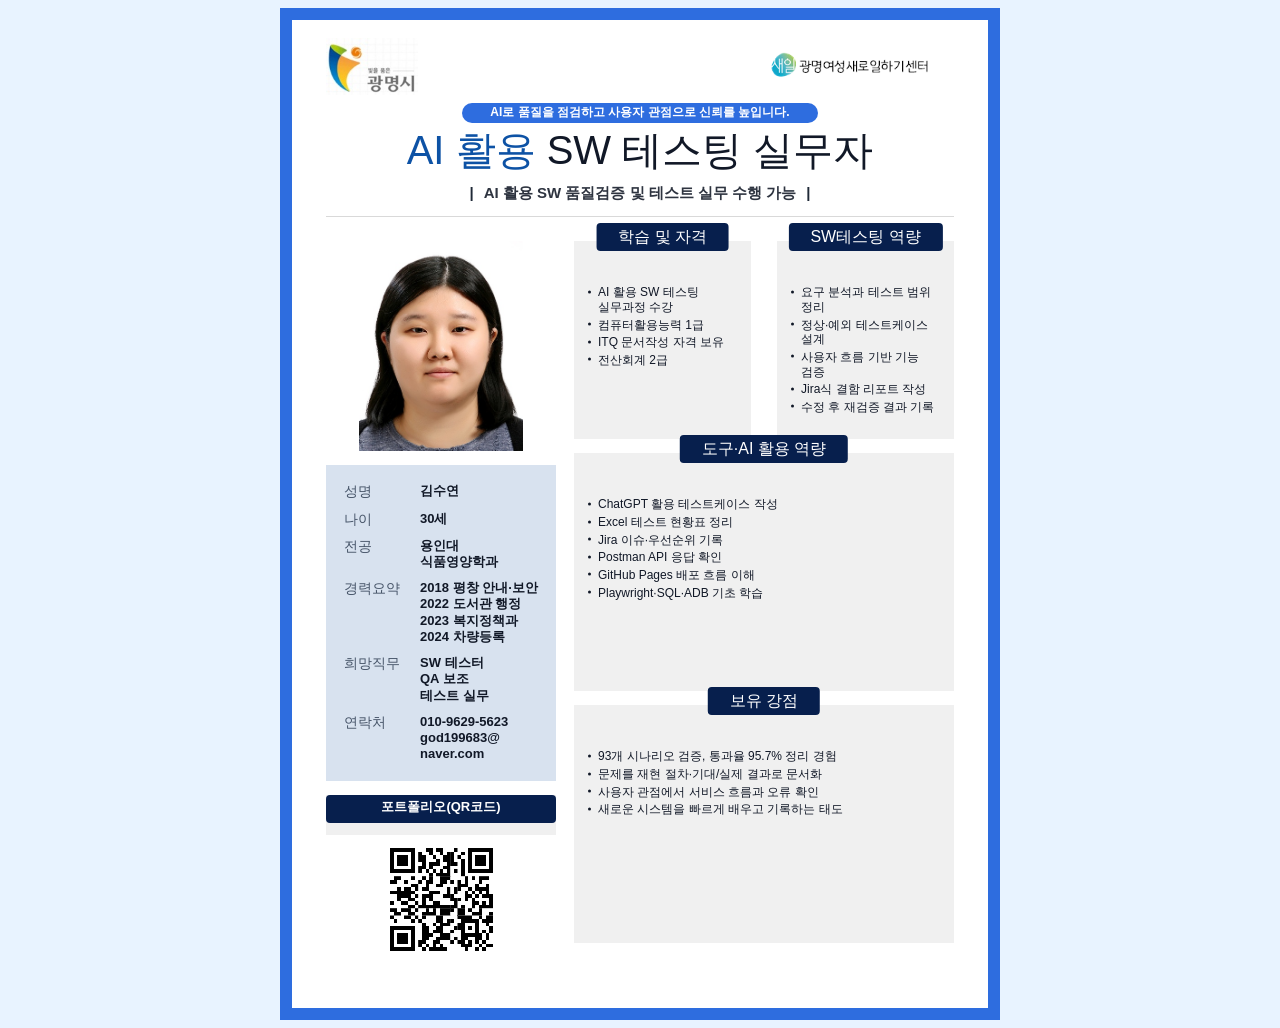
==== commit 0c536f40: "Show profile photo without cropping" ====
--- a/index.html
+++ b/index.html
@@ -5,6 +5,17 @@
     <meta name="viewport" content="width=device-width, initial-scale=1" />
     <title>김수연 | AI 활용 SW 테스팅 실무자</title>
     <link rel="stylesheet" href="styles.css" />
+    <style>
+      .photo-card {
+        background: #ffffff;
+      }
+
+      .photo-card img {
+        object-fit: contain;
+        object-position: center center;
+        background: #ffffff;
+      }
+    </style>
   </head>
   <body class="sw-page">
     <main class="page-wrap" aria-label="김수연 SW테스팅 원페이지 포트폴리오">
